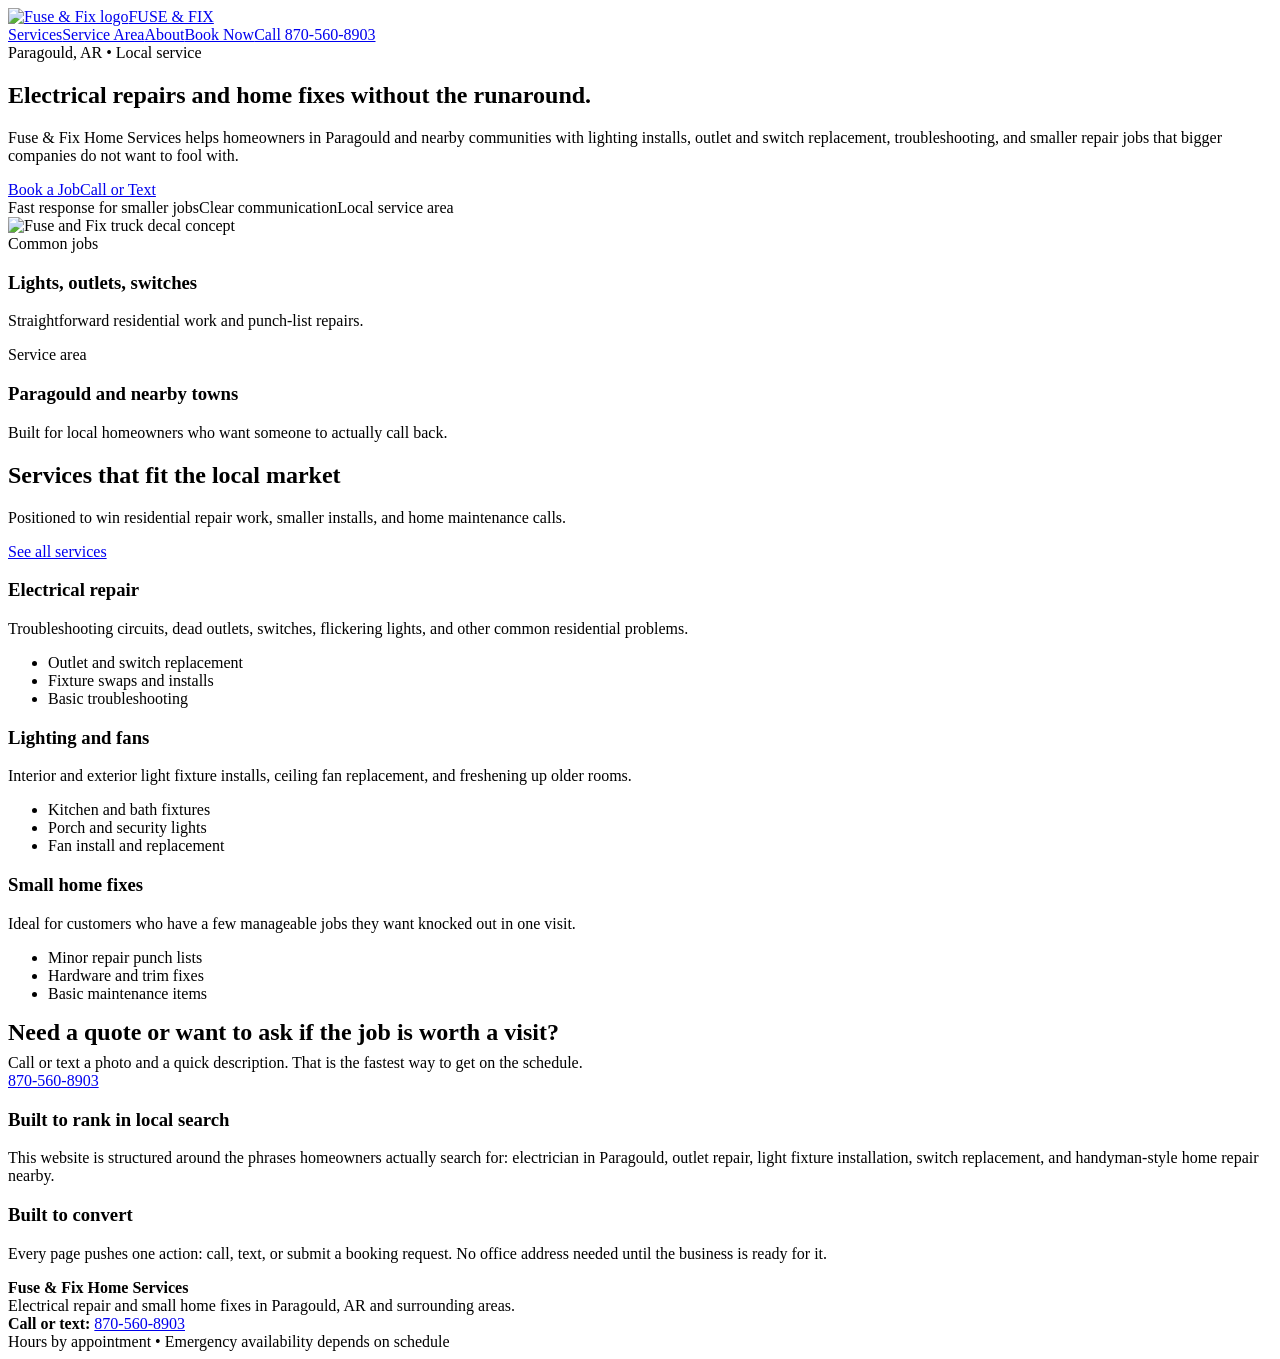
==== index.html @ 6c2201ac "Add unzipped website files" ====
<!doctype html><html lang="en"><head><meta charset="utf-8"><meta name="viewport" content="width=device-width, initial-scale=1"><title>Fuse & Fix Home Services | Electrical Repair in Paragould, AR</title><meta name="description" content="Fuse & Fix Home Services provides electrical repair, lighting installs, outlet and switch work, and small home fixes in Paragould, AR and surrounding areas."><link rel="canonical" href="https://example.com/"><meta property="og:title" content="Fuse & Fix Home Services"><meta property="og:description" content="Electrical repair and small home fixes in Paragould, AR and surrounding areas."><meta property="og:type" content="website"><meta property="og:image" content="assets/logo.png"><link rel="stylesheet" href="assets/styles.css"><script type="application/ld+json">{
  "@context": "https://schema.org",
  "@type": "HomeAndConstructionBusiness",
  "name": "Fuse & Fix Home Services",
  "image": "assets/logo.png",
  "telephone": "+1-870-560-8903",
  "areaServed": [
    "Paragould, AR",
    "Jonesboro, AR",
    "Greene County, AR",
    "Northeast Arkansas"
  ],
  "url": "https://example.com/",
  "address": {
    "@type": "PostalAddress",
    "addressLocality": "Paragould",
    "addressRegion": "AR",
    "addressCountry": "US"
  },
  "priceRange": "$$",
  "serviceType": [
    "Electrical repair",
    "Lighting installation",
    "Outlet and switch repair",
    "Small home repairs"
  ]
}</script></head><body><header class="topbar"><div class="container nav"><a class="brand" href="index.html"><img src="assets/logo.svg" alt="Fuse & Fix logo"><span>FUSE &amp; FIX</span></a><nav class="navlinks"><a href="services.html">Services</a><a href="service-area.html">Service Area</a><a href="about.html">About</a><a href="booking.html">Book Now</a><a class="btn" href="tel:18705608903">Call 870-560-8903</a></nav></div></header><main><section class="hero"><div class="container hero-grid"><div><span class="eyebrow">Paragould, AR • Local service</span><h1>Electrical repairs and home fixes without the runaround.</h1><p class="lead">Fuse &amp; Fix Home Services helps homeowners in Paragould and nearby communities with lighting installs, outlet and switch replacement, troubleshooting, and smaller repair jobs that bigger companies do not want to fool with.</p><div class="actions"><a class="btn" href="booking.html">Book a Job</a><a class="btn-secondary" href="tel:18705608903">Call or Text</a></div><div class="pill-row"><span class="pill">Fast response for smaller jobs</span><span class="pill">Clear communication</span><span class="pill">Local service area</span></div></div><div class="hero-card"><img src="assets/truck-decal.svg" alt="Fuse and Fix truck decal concept"><div class="hero-badges"><div class="stat"><div class="eyebrow">Common jobs</div><h3>Lights, outlets, switches</h3><p class="muted">Straightforward residential work and punch-list repairs.</p></div><div class="stat"><div class="eyebrow">Service area</div><h3>Paragould and nearby towns</h3><p class="muted">Built for local homeowners who want someone to actually call back.</p></div></div></div></div></section><section><div class="container"><div class="section-head"><div><h2>Services that fit the local market</h2><p class="muted">Positioned to win residential repair work, smaller installs, and home maintenance calls.</p></div><a class="btn-secondary" href="services.html">See all services</a></div><div class="grid-3"><article class="service-card"><h3>Electrical repair</h3><p>Troubleshooting circuits, dead outlets, switches, flickering lights, and other common residential problems.</p><ul class="checklist"><li>Outlet and switch replacement</li><li>Fixture swaps and installs</li><li>Basic troubleshooting</li></ul></article><article class="service-card"><h3>Lighting and fans</h3><p>Interior and exterior light fixture installs, ceiling fan replacement, and freshening up older rooms.</p><ul class="checklist"><li>Kitchen and bath fixtures</li><li>Porch and security lights</li><li>Fan install and replacement</li></ul></article><article class="service-card"><h3>Small home fixes</h3><p>Ideal for customers who have a few manageable jobs they want knocked out in one visit.</p><ul class="checklist"><li>Minor repair punch lists</li><li>Hardware and trim fixes</li><li>Basic maintenance items</li></ul></article></div></div></section><section><div class="container cta-card"><div><h2 style="margin:0 0 8px">Need a quote or want to ask if the job is worth a visit?</h2><p class="muted" style="margin:0">Call or text a photo and a quick description. That is the fastest way to get on the schedule.</p></div><a class="btn" href="tel:18705608903">870-560-8903</a></div></section><section><div class="container grid-2"><div class="card"><h3>Built to rank in local search</h3><p>This website is structured around the phrases homeowners actually search for: electrician in Paragould, outlet repair, light fixture installation, switch replacement, and handyman-style home repair nearby.</p></div><div class="card"><h3>Built to convert</h3><p>Every page pushes one action: call, text, or submit a booking request. No office address needed until the business is ready for it.</p></div></div></section></main><footer class="footer"><div class="container two-col"><div><strong>Fuse &amp; Fix Home Services</strong><br><span class="muted">Electrical repair and small home fixes in Paragould, AR and surrounding areas.</span></div><div><strong>Call or text:</strong> <a href="tel:18705608903">870-560-8903</a><br><span class="muted">Hours by appointment • Emergency availability depends on schedule</span></div></div></footer><script src="assets/app.js"></script></body></html>
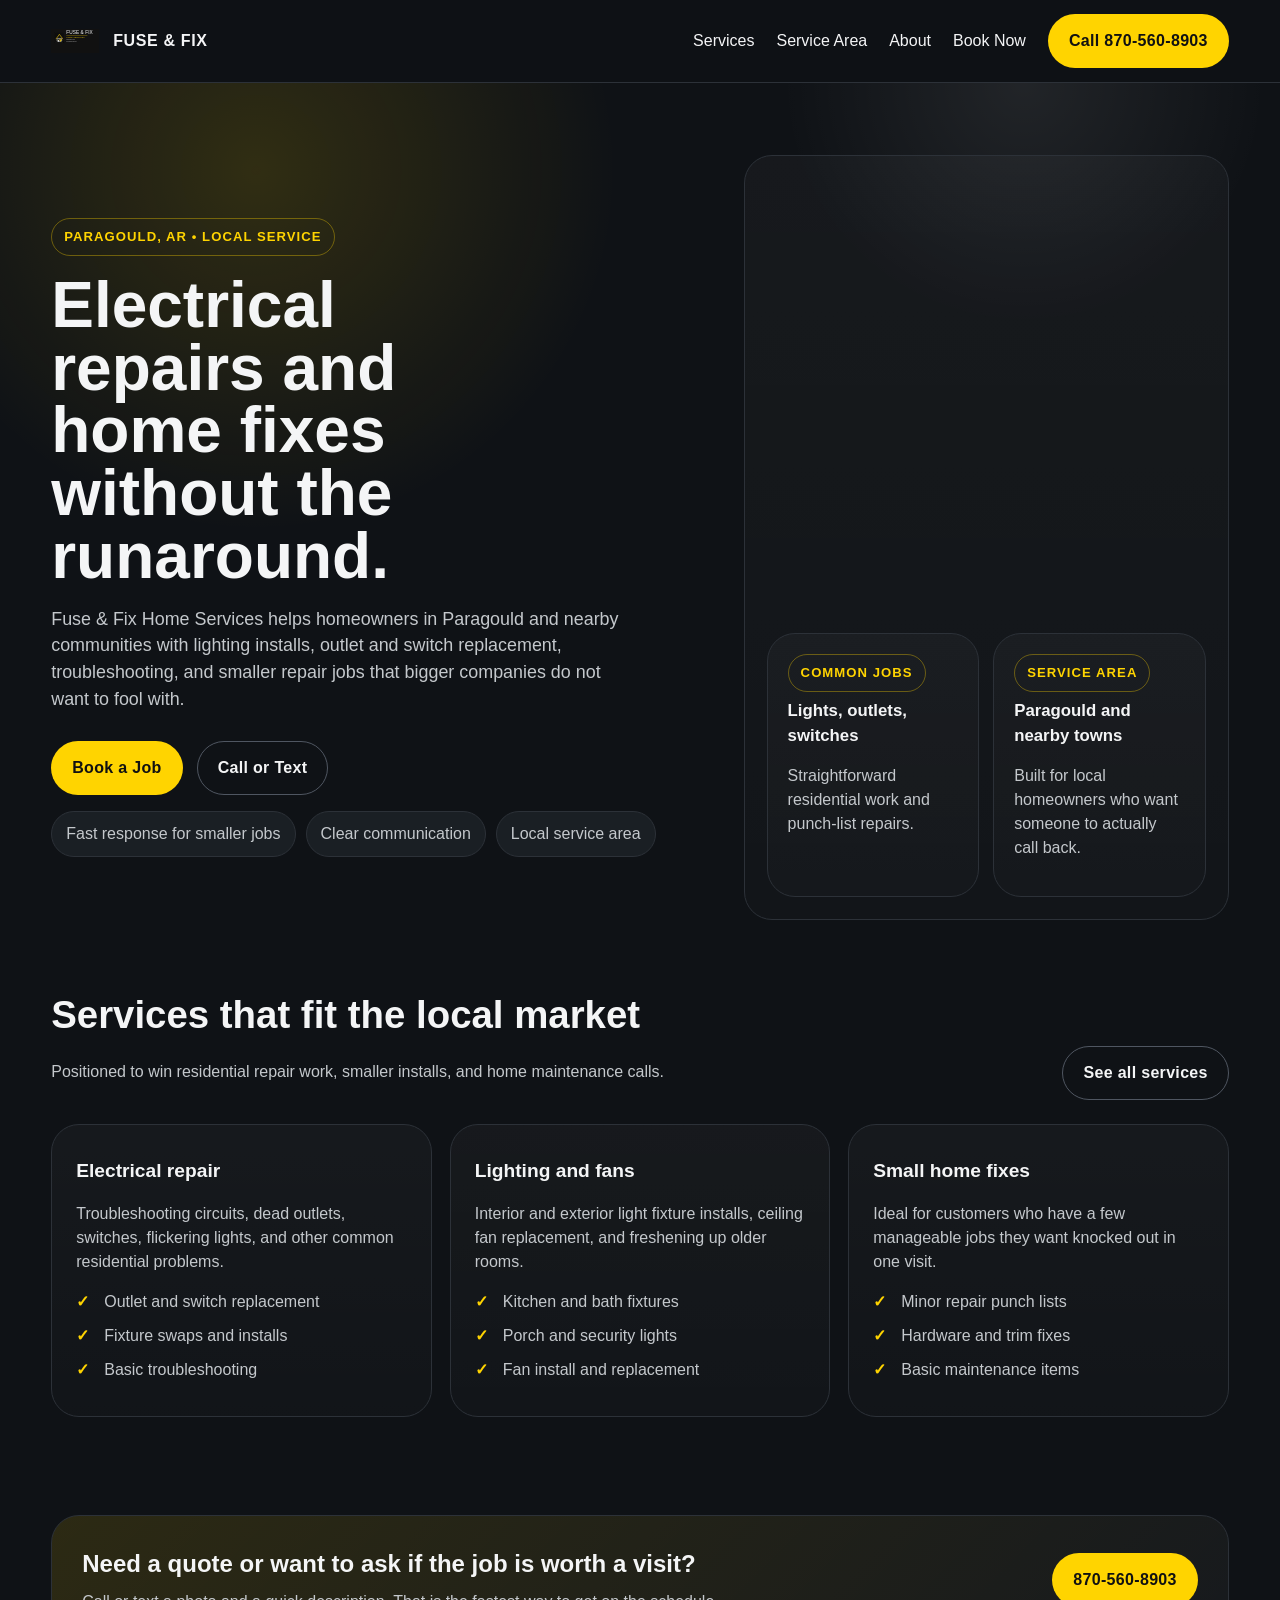
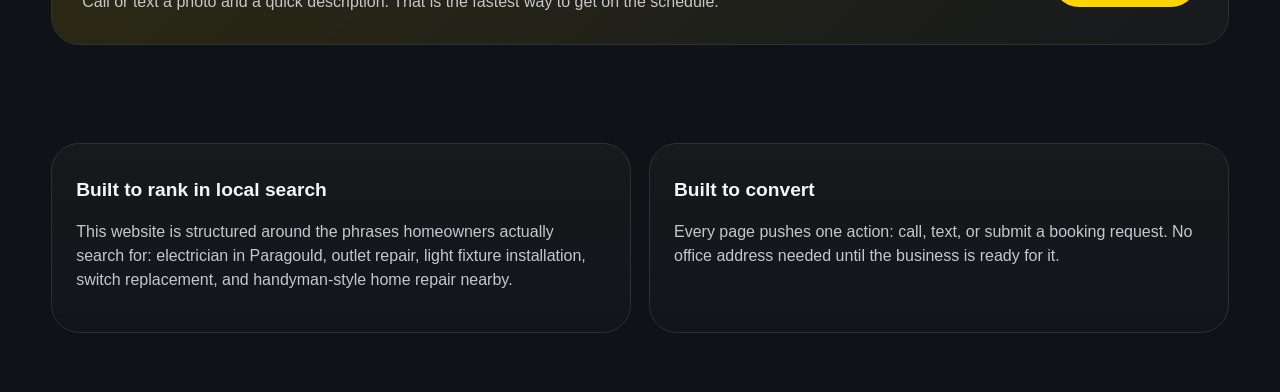
==== commit e4e23310: "Add files via upload" ====
--- a/index.html
+++ b/index.html
@@ -1,8 +1,8 @@
-<!doctype html><html lang="en"><head><meta charset="utf-8"><meta name="viewport" content="width=device-width, initial-scale=1"><title>Fuse & Fix Home Services | Electrical Repair in Paragould, AR</title><meta name="description" content="Fuse & Fix Home Services provides electrical repair, lighting installs, outlet and switch work, and small home fixes in Paragould, AR and surrounding areas."><link rel="canonical" href="https://example.com/"><meta property="og:title" content="Fuse & Fix Home Services"><meta property="og:description" content="Electrical repair and small home fixes in Paragould, AR and surrounding areas."><meta property="og:type" content="website"><meta property="og:image" content="assets/logo.png"><link rel="stylesheet" href="assets/styles.css"><script type="application/ld+json">{
+<!doctype html><html lang="en"><head><meta charset="utf-8"><meta name="viewport" content="width=device-width, initial-scale=1"><title>Fuse & Fix Home Services | Electrical Repair in Paragould, AR</title><meta name="description" content="Fuse & Fix Home Services provides electrical repair, lighting installs, outlet and switch work, and small home fixes in Paragould, AR and surrounding areas."><link rel="canonical" href="https://example.com/"><meta property="og:title" content="Fuse & Fix Home Services"><meta property="og:description" content="Electrical repair and small home fixes in Paragould, AR and surrounding areas."><meta property="og:type" content="website"><meta property="og:image" content="assets/logo-lg.png"><link rel="stylesheet" href="assets/styles.css"><script type="application/ld+json">{
   "@context": "https://schema.org",
   "@type": "HomeAndConstructionBusiness",
   "name": "Fuse & Fix Home Services",
-  "image": "assets/logo.png",
+  "image": "assets/logo-lg.png",
   "telephone": "+1-870-560-8903",
   "areaServed": [
     "Paragould, AR",
@@ -24,4 +24,4 @@
     "Outlet and switch repair",
     "Small home repairs"
   ]
-}</script></head><body><header class="topbar"><div class="container nav"><a class="brand" href="index.html"><img src="assets/logo.svg" alt="Fuse & Fix logo"><span>FUSE &amp; FIX</span></a><nav class="navlinks"><a href="services.html">Services</a><a href="service-area.html">Service Area</a><a href="about.html">About</a><a href="booking.html">Book Now</a><a class="btn" href="tel:18705608903">Call 870-560-8903</a></nav></div></header><main><section class="hero"><div class="container hero-grid"><div><span class="eyebrow">Paragould, AR • Local service</span><h1>Electrical repairs and home fixes without the runaround.</h1><p class="lead">Fuse &amp; Fix Home Services helps homeowners in Paragould and nearby communities with lighting installs, outlet and switch replacement, troubleshooting, and smaller repair jobs that bigger companies do not want to fool with.</p><div class="actions"><a class="btn" href="booking.html">Book a Job</a><a class="btn-secondary" href="tel:18705608903">Call or Text</a></div><div class="pill-row"><span class="pill">Fast response for smaller jobs</span><span class="pill">Clear communication</span><span class="pill">Local service area</span></div></div><div class="hero-card"><img src="assets/truck-decal.svg" alt="Fuse and Fix truck decal concept"><div class="hero-badges"><div class="stat"><div class="eyebrow">Common jobs</div><h3>Lights, outlets, switches</h3><p class="muted">Straightforward residential work and punch-list repairs.</p></div><div class="stat"><div class="eyebrow">Service area</div><h3>Paragould and nearby towns</h3><p class="muted">Built for local homeowners who want someone to actually call back.</p></div></div></div></div></section><section><div class="container"><div class="section-head"><div><h2>Services that fit the local market</h2><p class="muted">Positioned to win residential repair work, smaller installs, and home maintenance calls.</p></div><a class="btn-secondary" href="services.html">See all services</a></div><div class="grid-3"><article class="service-card"><h3>Electrical repair</h3><p>Troubleshooting circuits, dead outlets, switches, flickering lights, and other common residential problems.</p><ul class="checklist"><li>Outlet and switch replacement</li><li>Fixture swaps and installs</li><li>Basic troubleshooting</li></ul></article><article class="service-card"><h3>Lighting and fans</h3><p>Interior and exterior light fixture installs, ceiling fan replacement, and freshening up older rooms.</p><ul class="checklist"><li>Kitchen and bath fixtures</li><li>Porch and security lights</li><li>Fan install and replacement</li></ul></article><article class="service-card"><h3>Small home fixes</h3><p>Ideal for customers who have a few manageable jobs they want knocked out in one visit.</p><ul class="checklist"><li>Minor repair punch lists</li><li>Hardware and trim fixes</li><li>Basic maintenance items</li></ul></article></div></div></section><section><div class="container cta-card"><div><h2 style="margin:0 0 8px">Need a quote or want to ask if the job is worth a visit?</h2><p class="muted" style="margin:0">Call or text a photo and a quick description. That is the fastest way to get on the schedule.</p></div><a class="btn" href="tel:18705608903">870-560-8903</a></div></section><section><div class="container grid-2"><div class="card"><h3>Built to rank in local search</h3><p>This website is structured around the phrases homeowners actually search for: electrician in Paragould, outlet repair, light fixture installation, switch replacement, and handyman-style home repair nearby.</p></div><div class="card"><h3>Built to convert</h3><p>Every page pushes one action: call, text, or submit a booking request. No office address needed until the business is ready for it.</p></div></div></section></main><footer class="footer"><div class="container two-col"><div><strong>Fuse &amp; Fix Home Services</strong><br><span class="muted">Electrical repair and small home fixes in Paragould, AR and surrounding areas.</span></div><div><strong>Call or text:</strong> <a href="tel:18705608903">870-560-8903</a><br><span class="muted">Hours by appointment • Emergency availability depends on schedule</span></div></div></footer><script src="assets/app.js"></script></body></html>+}</script></head><body><header class="topbar"><div class="container nav"><a class="brand" href="index.html"><img src="assets/logo.svg" alt="Fuse & Fix logo"><span>FUSE &amp; FIX</span></a><nav class="navlinks"><a href="services.html">Services</a><a href="service-area.html">Service Area</a><a href="about.html">About</a><a href="booking.html">Book Now</a><a class="btn" href="tel:18705608903">Call 870-560-8903</a></nav></div></header><main><section class="hero"><div class="container hero-grid"><div><span class="eyebrow">Paragould, AR • Local service</span><h1>Electrical repairs and home fixes without the runaround.</h1><p class="lead">Fuse &amp; Fix Home Services helps homeowners in Paragould and nearby communities with lighting installs, outlet and switch replacement, troubleshooting, and smaller repair jobs that bigger companies do not want to fool with.</p><div class="actions"><a class="btn" href="booking.html">Book a Job</a><a class="btn-secondary" href="tel:18705608903">Call or Text</a></div><div class="pill-row"><span class="pill">Fast response for smaller jobs</span><span class="pill">Clear communication</span><span class="pill">Local service area</span></div></div><div class="hero-card"><img src="assets/truck-decal-md.png" srcset="assets/truck-decal-sm.png 600w, assets/truck-decal-md.png 1200w, assets/truck-decal-lg.png 1800w" sizes="(max-width: 600px) 100vw, (max-width: 900px) 50vw, 50vw" alt="Fuse and Fix truck decal concept"><div class="hero-badges"><div class="stat"><div class="eyebrow">Common jobs</div><h3>Lights, outlets, switches</h3><p class="muted">Straightforward residential work and punch-list repairs.</p></div><div class="stat"><div class="eyebrow">Service area</div><h3>Paragould and nearby towns</h3><p class="muted">Built for local homeowners who want someone to actually call back.</p></div></div></div></div></section><section><div class="container"><div class="section-head"><div><h2>Services that fit the local market</h2><p class="muted">Positioned to win residential repair work, smaller installs, and home maintenance calls.</p></div><a class="btn-secondary" href="services.html">See all services</a></div><div class="grid-3"><article class="service-card"><h3>Electrical repair</h3><p>Troubleshooting circuits, dead outlets, switches, flickering lights, and other common residential problems.</p><ul class="checklist"><li>Outlet and switch replacement</li><li>Fixture swaps and installs</li><li>Basic troubleshooting</li></ul></article><article class="service-card"><h3>Lighting and fans</h3><p>Interior and exterior light fixture installs, ceiling fan replacement, and freshening up older rooms.</p><ul class="checklist"><li>Kitchen and bath fixtures</li><li>Porch and security lights</li><li>Fan install and replacement</li></ul></article><article class="service-card"><h3>Small home fixes</h3><p>Ideal for customers who have a few manageable jobs they want knocked out in one visit.</p><ul class="checklist"><li>Minor repair punch lists</li><li>Hardware and trim fixes</li><li>Basic maintenance items</li></ul></article></div></div></section><section><div class="container cta-card"><div><h2 style="margin:0 0 8px">Need a quote or want to ask if the job is worth a visit?</h2><p class="muted" style="margin:0">Call or text a photo and a quick description. That is the fastest way to get on the schedule.</p></div><a class="btn" href="tel:18705608903">870-560-8903</a></div></section><section><div class="container grid-2"><div class="card"><h3>Built to rank in local search</h3><p>This website is structured around the phrases homeowners actually search for: electrician in Paragould, outlet repair, light fixture installation, switch replacement, and handyman-style home repair nearby.</p></div><div class="card"><h3>Built to convert</h3><p>Every page pushes one action: call, text, or submit a booking request. No office address needed until the business is ready for it.</p></div></div></section></main><footer class="footer"><div class="container two-col"><div><strong>Fuse &amp; Fix Home Services</strong><br><span class="muted">Electrical repair and small home fixes in Paragould, AR and surrounding areas.</span></div><div><strong>Call or text:</strong> <a href="tel:18705608903">870-560-8903</a><br><span class="muted">Hours by appointment • Emergency availability depends on schedule</span></div></div></footer><script src="assets/app.js"></script></body></html>
--- a/assets/styles.css
+++ b/assets/styles.css
@@ -0,0 +1,14 @@
+/*
+ * Ensure the truck decal graphic in the hero section scales appropriately on
+ * small and medium screens. Without an explicit width/height, the large
+ * SVG can overflow its container and cause important text to be clipped.
+ */
+.hero-card img{
+  width:100%;
+  height:auto;
+  object-fit:contain;
+  display:block;
+}
+
+:root{--bg:#0f1216;--card:#171b20;--text:#f4f5f6;--muted:#c4c8cc;--line:#2c3138;--brand:#ffd400;--brand-dark:#c7a600;--ink:#111111;--success:#1f8f53;--max:1180px}
+*{box-sizing:border-box}html{scroll-behavior:smooth}body{margin:0;font-family:Inter,Arial,Helvetica,sans-serif;background:var(--bg);color:var(--text);line-height:1.5}a{color:inherit;text-decoration:none}img{max-width:100%;display:block}.container{width:min(var(--max),92vw);margin:0 auto}.topbar{position:sticky;top:0;z-index:30;background:rgba(15,18,22,.88);backdrop-filter:blur(10px);border-bottom:1px solid var(--line)}.nav{display:flex;align-items:center;justify-content:space-between;padding:14px 0;gap:24px}.brand{display:flex;align-items:center;gap:14px;font-weight:900;letter-spacing:.04em}.brand img{width:48px;height:48px}.navlinks{display:flex;gap:22px;align-items:center;flex-wrap:wrap}.btn,.btn-secondary{display:inline-flex;align-items:center;justify-content:center;padding:14px 20px;border-radius:999px;font-weight:800;letter-spacing:.02em;border:1px solid transparent}.btn{background:var(--brand);color:var(--ink)}.btn:hover{background:#ffe14d}.btn-secondary{border-color:#4f5661;color:var(--text)}.btn-secondary:hover{border-color:#6d7580}.hero{padding:72px 0 36px;background:radial-gradient(circle at 20% 10%,rgba(255,212,0,.14),transparent 28%),radial-gradient(circle at 80% 0%,rgba(255,255,255,.08),transparent 18%)}.hero-grid{display:grid;grid-template-columns:1.15fr .85fr;gap:36px;align-items:center}.eyebrow{display:inline-block;padding:8px 12px;border:1px solid rgba(255,212,0,.35);border-radius:999px;color:var(--brand);font-weight:700;text-transform:uppercase;font-size:.82rem;letter-spacing:.08em}.hero h1{font-size:clamp(2.4rem,5vw,4.8rem);line-height:.98;margin:18px 0 18px;max-width:11ch}.lead{font-size:1.12rem;color:var(--muted);max-width:58ch}.actions{display:flex;gap:14px;flex-wrap:wrap;margin-top:28px}.hero-card,.card,.service-card,.cta-card,.stat{background:linear-gradient(180deg,rgba(255,255,255,.03),rgba(255,255,255,.01));border:1px solid var(--line);border-radius:28px}.hero-card{padding:22px}.hero-badges{display:grid;grid-template-columns:repeat(2,1fr);gap:14px;margin-top:16px}.stat{padding:20px}.stat h3{margin:6px 0 8px;font-size:1.05rem}.muted{color:var(--muted)}section{padding:30px 0 68px}.section-head{display:flex;justify-content:space-between;gap:18px;align-items:end;margin-bottom:24px}.section-head h2{font-size:clamp(1.7rem,3vw,2.7rem);margin:0}.grid-3{display:grid;grid-template-columns:repeat(3,1fr);gap:18px}.grid-2{display:grid;grid-template-columns:repeat(2,1fr);gap:18px}.service-card{padding:24px}.service-card h3,.card h3{margin:8px 0 10px;font-size:1.2rem}.service-card p,.card p{color:var(--muted)}.checklist{padding:0;margin:12px 0 0;list-style:none}.checklist li{padding-left:28px;position:relative;margin:10px 0;color:var(--muted)}.checklist li:before{content:'✓';position:absolute;left:0;top:0;color:var(--brand);font-weight:900}.card{padding:24px}.cta-card{padding:30px;display:grid;grid-template-columns:1fr auto;align-items:center;gap:18px;background:linear-gradient(135deg,rgba(255,212,0,.12),rgba(255,255,255,.03))}.review{font-size:1rem;color:var(--muted)}.form-wrap{display:grid;grid-template-columns:1fr .9fr;gap:20px}.form-card{padding:24px}.field{display:flex;flex-direction:column;gap:7px;margin:14px 0}.field label{font-weight:700}.field input,.field textarea,.field select{border:1px solid var(--line);background:#0e1115;color:var(--text);border-radius:16px;padding:14px 16px;font:inherit}.field textarea{min-height:140px;resize:vertical}.small{font-size:.95rem;color:var(--muted)}.footer{padding:34px 0;border-top:1px solid var(--line);color:var(--muted)}.two-col{display:grid;grid-template-columns:1fr 1fr;gap:18px}.pill-row{display:flex;flex-wrap:wrap;gap:10px;margin-top:16px}.pill{padding:10px 14px;border-radius:999px;background:#1a1f24;border:1px solid var(--line);color:var(--muted)}.table-like{display:grid;gap:10px}.table-like div{display:flex;justify-content:space-between;gap:12px;padding:14px 16px;border:1px solid var(--line);border-radius:18px;background:#12161b}.warning{font-size:.9rem;color:#ffe28b}@media (max-width: 920px){.hero-grid,.form-wrap,.grid-3,.grid-2,.two-col,.cta-card{grid-template-columns:1fr}.section-head{align-items:start;flex-direction:column}.nav{flex-wrap:wrap}.navlinks{width:100%;justify-content:flex-start}.hero h1{max-width:none}}
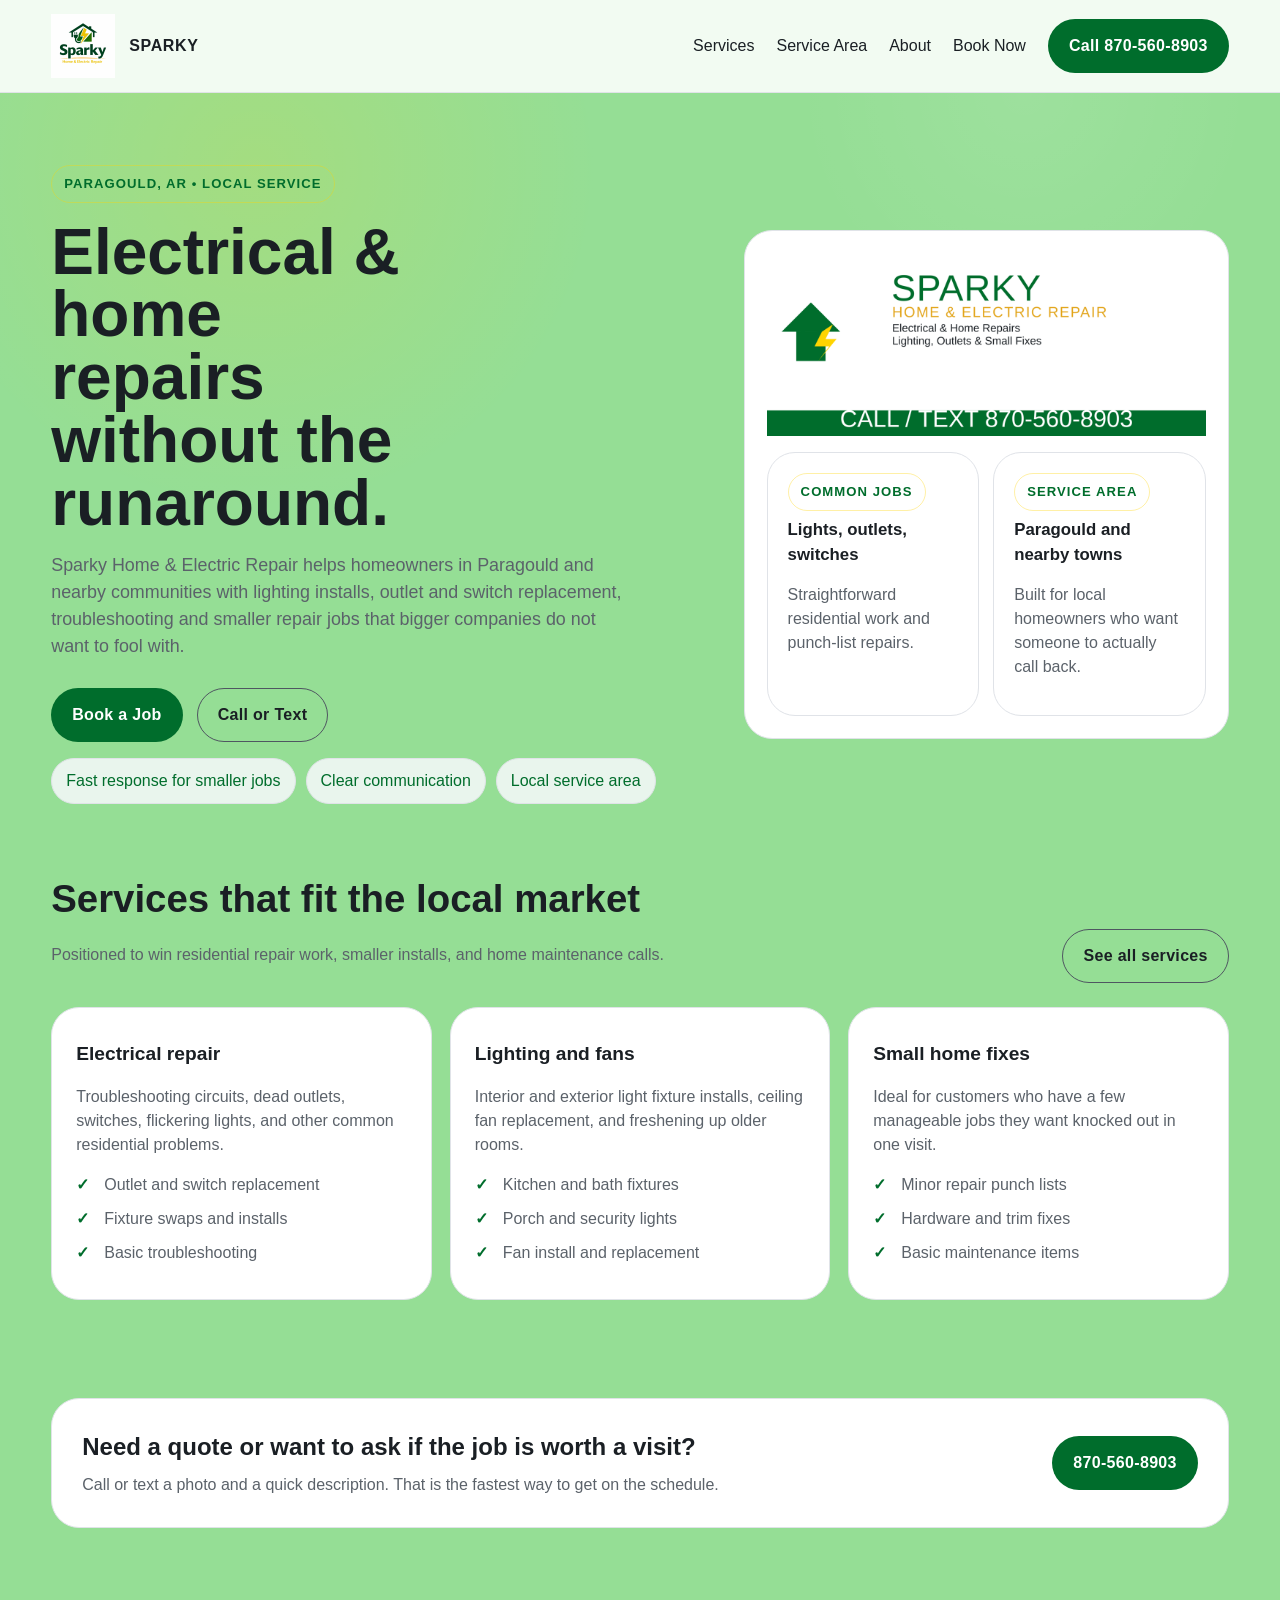
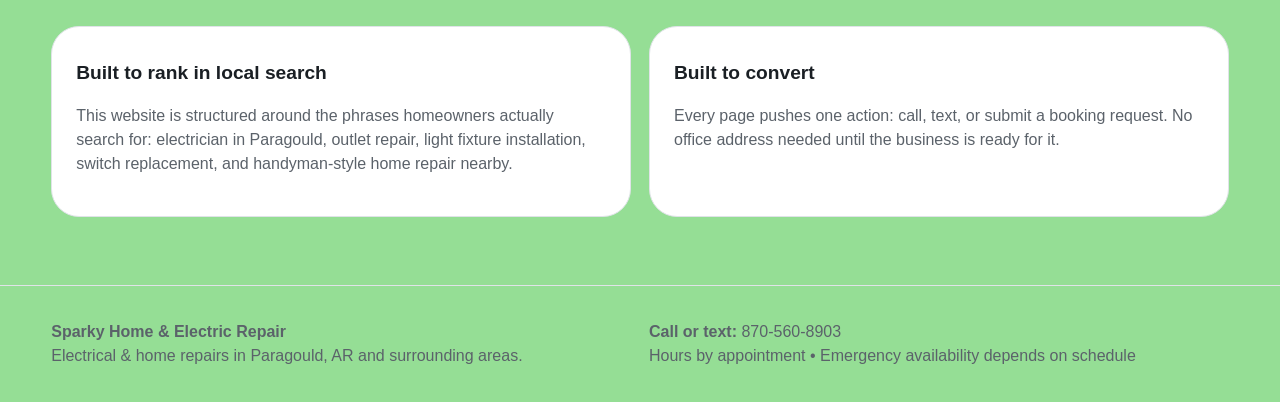
==== commit fd06c36f: "Add files via upload Updated to new name and style" ====
--- a/index.html
+++ b/index.html
@@ -1,27 +1,183 @@
-<!doctype html><html lang="en"><head><meta charset="utf-8"><meta name="viewport" content="width=device-width, initial-scale=1"><title>Fuse & Fix Home Services | Electrical Repair in Paragould, AR</title><meta name="description" content="Fuse & Fix Home Services provides electrical repair, lighting installs, outlet and switch work, and small home fixes in Paragould, AR and surrounding areas."><link rel="canonical" href="https://example.com/"><meta property="og:title" content="Fuse & Fix Home Services"><meta property="og:description" content="Electrical repair and small home fixes in Paragould, AR and surrounding areas."><meta property="og:type" content="website"><meta property="og:image" content="assets/logo-lg.png"><link rel="stylesheet" href="assets/styles.css"><script type="application/ld+json">{
-  "@context": "https://schema.org",
-  "@type": "HomeAndConstructionBusiness",
-  "name": "Fuse & Fix Home Services",
-  "image": "assets/logo-lg.png",
-  "telephone": "+1-870-560-8903",
-  "areaServed": [
-    "Paragould, AR",
-    "Jonesboro, AR",
-    "Greene County, AR",
-    "Northeast Arkansas"
-  ],
-  "url": "https://example.com/",
-  "address": {
-    "@type": "PostalAddress",
-    "addressLocality": "Paragould",
-    "addressRegion": "AR",
-    "addressCountry": "US"
-  },
-  "priceRange": "$$",
-  "serviceType": [
-    "Electrical repair",
-    "Lighting installation",
-    "Outlet and switch repair",
-    "Small home repairs"
-  ]
-}</script></head><body><header class="topbar"><div class="container nav"><a class="brand" href="index.html"><img src="assets/logo.svg" alt="Fuse & Fix logo"><span>FUSE &amp; FIX</span></a><nav class="navlinks"><a href="services.html">Services</a><a href="service-area.html">Service Area</a><a href="about.html">About</a><a href="booking.html">Book Now</a><a class="btn" href="tel:18705608903">Call 870-560-8903</a></nav></div></header><main><section class="hero"><div class="container hero-grid"><div><span class="eyebrow">Paragould, AR • Local service</span><h1>Electrical repairs and home fixes without the runaround.</h1><p class="lead">Fuse &amp; Fix Home Services helps homeowners in Paragould and nearby communities with lighting installs, outlet and switch replacement, troubleshooting, and smaller repair jobs that bigger companies do not want to fool with.</p><div class="actions"><a class="btn" href="booking.html">Book a Job</a><a class="btn-secondary" href="tel:18705608903">Call or Text</a></div><div class="pill-row"><span class="pill">Fast response for smaller jobs</span><span class="pill">Clear communication</span><span class="pill">Local service area</span></div></div><div class="hero-card"><img src="assets/truck-decal-md.png" srcset="assets/truck-decal-sm.png 600w, assets/truck-decal-md.png 1200w, assets/truck-decal-lg.png 1800w" sizes="(max-width: 600px) 100vw, (max-width: 900px) 50vw, 50vw" alt="Fuse and Fix truck decal concept"><div class="hero-badges"><div class="stat"><div class="eyebrow">Common jobs</div><h3>Lights, outlets, switches</h3><p class="muted">Straightforward residential work and punch-list repairs.</p></div><div class="stat"><div class="eyebrow">Service area</div><h3>Paragould and nearby towns</h3><p class="muted">Built for local homeowners who want someone to actually call back.</p></div></div></div></div></section><section><div class="container"><div class="section-head"><div><h2>Services that fit the local market</h2><p class="muted">Positioned to win residential repair work, smaller installs, and home maintenance calls.</p></div><a class="btn-secondary" href="services.html">See all services</a></div><div class="grid-3"><article class="service-card"><h3>Electrical repair</h3><p>Troubleshooting circuits, dead outlets, switches, flickering lights, and other common residential problems.</p><ul class="checklist"><li>Outlet and switch replacement</li><li>Fixture swaps and installs</li><li>Basic troubleshooting</li></ul></article><article class="service-card"><h3>Lighting and fans</h3><p>Interior and exterior light fixture installs, ceiling fan replacement, and freshening up older rooms.</p><ul class="checklist"><li>Kitchen and bath fixtures</li><li>Porch and security lights</li><li>Fan install and replacement</li></ul></article><article class="service-card"><h3>Small home fixes</h3><p>Ideal for customers who have a few manageable jobs they want knocked out in one visit.</p><ul class="checklist"><li>Minor repair punch lists</li><li>Hardware and trim fixes</li><li>Basic maintenance items</li></ul></article></div></div></section><section><div class="container cta-card"><div><h2 style="margin:0 0 8px">Need a quote or want to ask if the job is worth a visit?</h2><p class="muted" style="margin:0">Call or text a photo and a quick description. That is the fastest way to get on the schedule.</p></div><a class="btn" href="tel:18705608903">870-560-8903</a></div></section><section><div class="container grid-2"><div class="card"><h3>Built to rank in local search</h3><p>This website is structured around the phrases homeowners actually search for: electrician in Paragould, outlet repair, light fixture installation, switch replacement, and handyman-style home repair nearby.</p></div><div class="card"><h3>Built to convert</h3><p>Every page pushes one action: call, text, or submit a booking request. No office address needed until the business is ready for it.</p></div></div></section></main><footer class="footer"><div class="container two-col"><div><strong>Fuse &amp; Fix Home Services</strong><br><span class="muted">Electrical repair and small home fixes in Paragould, AR and surrounding areas.</span></div><div><strong>Call or text:</strong> <a href="tel:18705608903">870-560-8903</a><br><span class="muted">Hours by appointment • Emergency availability depends on schedule</span></div></div></footer><script src="assets/app.js"></script></body></html>+<!DOCTYPE html>
+<html lang="en">
+<head>
+  <meta charset="utf-8">
+  <meta name="viewport" content="width=device-width, initial-scale=1">
+  <title>Sparky Home &amp; Electric Repair | Electrical &amp; Home Repairs in Paragould, AR</title>
+  <meta name="description" content="Sparky Home &amp; Electric Repair offers residential electrical repairs, lighting installs, outlet and switch work, and small home fixes in Paragould, AR and surrounding areas.">
+  <!-- Canonical and Open Graph tags help search engines and social media understand the page -->
+  <link rel="canonical" href="https://example.com/">
+  <meta property="og:title" content="Sparky Home &amp; Electric Repair">
+  <meta property="og:description" content="Electrical &amp; home repairs in Paragould, AR and nearby communities.">
+  <meta property="og:type" content="website">
+  <meta property="og:image" content="assets/logo-sparky.png">
+  <link rel="stylesheet" href="assets/styles.css">
+  <!-- Local business structured data for SEO -->
+  <script type="application/ld+json">
+  {
+    "@context": "https://schema.org",
+    "@type": "HomeAndConstructionBusiness",
+    "name": "Sparky Home & Electric Repair",
+    "image": "assets/logo-sparky.png",
+    "telephone": "+1-870-560-8903",
+    "areaServed": [
+      "Paragould, AR",
+      "Jonesboro, AR",
+      "Greene County, AR",
+      "Northeast Arkansas"
+    ],
+    "url": "https://example.com/",
+    "address": {
+      "@type": "PostalAddress",
+      "addressLocality": "Paragould",
+      "addressRegion": "AR",
+      "addressCountry": "US"
+    },
+    "priceRange": "$$",
+    "serviceType": [
+      "Electrical repair",
+      "Lighting installation",
+      "Outlet and switch repair",
+      "Small home repairs"
+    ]
+  }
+  </script>
+</head>
+<body>
+  <header class="topbar">
+    <div class="container nav">
+      <a class="brand" href="index.html"><img src="assets/logo-sparky.png" alt="Sparky logo"><span>SPARKY</span></a>
+      <nav class="navlinks">
+        <a href="services.html">Services</a>
+        <a href="service-area.html">Service Area</a>
+        <a href="about.html">About</a>
+        <a href="booking.html">Book Now</a>
+        <a class="btn" href="tel:18705608903">Call 870-560-8903</a>
+      </nav>
+    </div>
+  </header>
+
+  <main>
+    <!-- Hero section introduces the company and prompts action -->
+    <section class="hero">
+      <div class="container hero-grid">
+        <div>
+          <span class="eyebrow">Paragould, AR • Local service</span>
+          <h1>Electrical &amp; home repairs without the runaround.</h1>
+          <p class="lead">Sparky Home &amp; Electric Repair helps homeowners in Paragould and nearby communities with lighting installs, outlet and switch replacement, troubleshooting and smaller repair jobs that bigger companies do not want to fool with.</p>
+          <div class="actions">
+            <a class="btn" href="booking.html">Book a Job</a>
+            <a class="btn-secondary" href="tel:18705608903">Call or Text</a>
+          </div>
+          <div class="pill-row">
+            <span class="pill">Fast response for smaller jobs</span>
+            <span class="pill">Clear communication</span>
+            <span class="pill">Local service area</span>
+          </div>
+        </div>
+        <div class="hero-card">
+          <!-- Responsive hero graphic.  The decal shows the brand and
+               tagline and swaps sizes based on screen width. -->
+          <img src="assets/truck-decal-md.png"
+               srcset="assets/truck-decal-sm.png 600w, assets/truck-decal-md.png 1200w, assets/truck-decal-lg.png 1800w"
+               sizes="(max-width: 600px) 100vw, (max-width: 900px) 50vw, 50vw"
+               alt="Sparky truck decal concept">
+          <div class="hero-badges">
+            <div class="stat">
+              <div class="eyebrow">Common jobs</div>
+              <h3>Lights, outlets, switches</h3>
+              <p class="muted">Straightforward residential work and punch‑list repairs.</p>
+            </div>
+            <div class="stat">
+              <div class="eyebrow">Service area</div>
+              <h3>Paragould and nearby towns</h3>
+              <p class="muted">Built for local homeowners who want someone to actually call back.</p>
+            </div>
+          </div>
+        </div>
+      </div>
+    </section>
+
+    <!-- Services section summarises the offerings -->
+    <section>
+      <div class="container">
+        <div class="section-head">
+          <div>
+            <h2>Services that fit the local market</h2>
+            <p class="muted">Positioned to win residential repair work, smaller installs, and home maintenance calls.</p>
+          </div>
+          <a class="btn-secondary" href="services.html">See all services</a>
+        </div>
+        <div class="grid-3">
+          <article class="service-card">
+            <h3>Electrical repair</h3>
+            <p>Troubleshooting circuits, dead outlets, switches, flickering lights, and other common residential problems.</p>
+            <ul class="checklist">
+              <li>Outlet and switch replacement</li>
+              <li>Fixture swaps and installs</li>
+              <li>Basic troubleshooting</li>
+            </ul>
+          </article>
+          <article class="service-card">
+            <h3>Lighting and fans</h3>
+            <p>Interior and exterior light fixture installs, ceiling fan replacement, and freshening up older rooms.</p>
+            <ul class="checklist">
+              <li>Kitchen and bath fixtures</li>
+              <li>Porch and security lights</li>
+              <li>Fan install and replacement</li>
+            </ul>
+          </article>
+          <article class="service-card">
+            <h3>Small home fixes</h3>
+            <p>Ideal for customers who have a few manageable jobs they want knocked out in one visit.</p>
+            <ul class="checklist">
+              <li>Minor repair punch lists</li>
+              <li>Hardware and trim fixes</li>
+              <li>Basic maintenance items</li>
+            </ul>
+          </article>
+        </div>
+      </div>
+    </section>
+
+    <!-- Call to action -->
+    <section>
+      <div class="container cta-card">
+        <div>
+          <h2 style="margin:0 0 8px">Need a quote or want to ask if the job is worth a visit?</h2>
+          <p class="muted" style="margin:0">Call or text a photo and a quick description. That is the fastest way to get on the schedule.</p>
+        </div>
+        <a class="btn" href="tel:18705608903">870-560-8903</a>
+      </div>
+    </section>
+
+    <!-- Value props -->
+    <section>
+      <div class="container grid-2">
+        <div class="card">
+          <h3>Built to rank in local search</h3>
+          <p>This website is structured around the phrases homeowners actually search for: electrician in Paragould, outlet repair, light fixture installation, switch replacement, and handyman-style home repair nearby.</p>
+        </div>
+        <div class="card">
+          <h3>Built to convert</h3>
+          <p>Every page pushes one action: call, text, or submit a booking request. No office address needed until the business is ready for it.</p>
+        </div>
+      </div>
+    </section>
+  </main>
+
+  <footer class="footer">
+    <div class="container two-col">
+      <div>
+        <strong>Sparky Home &amp; Electric Repair</strong><br>
+        <span class="muted">Electrical &amp; home repairs in Paragould, AR and surrounding areas.</span>
+      </div>
+      <div>
+        <strong>Call or text:</strong> <a href="tel:18705608903">870-560-8903</a><br>
+        <span class="muted">Hours by appointment • Emergency availability depends on schedule</span>
+      </div>
+    </div>
+  </footer>
+  <script src="assets/app.js"></script>
+</body>
+</html>
--- a/assets/styles.css
+++ b/assets/styles.css
@@ -10,5 +10,85 @@
   display:block;
 }
 
-:root{--bg:#0f1216;--card:#171b20;--text:#f4f5f6;--muted:#c4c8cc;--line:#2c3138;--brand:#ffd400;--brand-dark:#c7a600;--ink:#111111;--success:#1f8f53;--max:1180px}
+:root{
+  /* Light theme palette inspired by the business card.  The darker blues and blacks
+     used in the original site have been replaced with lighter neutrals.  The brand
+     colors now use green hues to evoke the Sparky logo. */
+  --bg:#95de95;           /* overall page background: neutral light green */
+  --card:#ffffff;         /* cards and containers: white */
+  --text:#1a1f24;         /* primary text: dark gray */
+  --muted:#5b626a;        /* secondary/muted text: medium gray */
+  --line:#e0e3e8;         /* separators and borders: light gray */
+  --brand:#006d2c;        /* brand primary color: dark green */
+  --brand-dark:#00501f;   /* brand dark shade: deeper green */
+  --ink:#ffffff;          /* button text color on brand backgrounds: white */
+  --success:#1f8f53;      /* success color: unchanged */
+  --max:1180px;
+}
 *{box-sizing:border-box}html{scroll-behavior:smooth}body{margin:0;font-family:Inter,Arial,Helvetica,sans-serif;background:var(--bg);color:var(--text);line-height:1.5}a{color:inherit;text-decoration:none}img{max-width:100%;display:block}.container{width:min(var(--max),92vw);margin:0 auto}.topbar{position:sticky;top:0;z-index:30;background:rgba(15,18,22,.88);backdrop-filter:blur(10px);border-bottom:1px solid var(--line)}.nav{display:flex;align-items:center;justify-content:space-between;padding:14px 0;gap:24px}.brand{display:flex;align-items:center;gap:14px;font-weight:900;letter-spacing:.04em}.brand img{width:48px;height:48px}.navlinks{display:flex;gap:22px;align-items:center;flex-wrap:wrap}.btn,.btn-secondary{display:inline-flex;align-items:center;justify-content:center;padding:14px 20px;border-radius:999px;font-weight:800;letter-spacing:.02em;border:1px solid transparent}.btn{background:var(--brand);color:var(--ink)}.btn:hover{background:#ffe14d}.btn-secondary{border-color:#4f5661;color:var(--text)}.btn-secondary:hover{border-color:#6d7580}.hero{padding:72px 0 36px;background:radial-gradient(circle at 20% 10%,rgba(255,212,0,.14),transparent 28%),radial-gradient(circle at 80% 0%,rgba(255,255,255,.08),transparent 18%)}.hero-grid{display:grid;grid-template-columns:1.15fr .85fr;gap:36px;align-items:center}.eyebrow{display:inline-block;padding:8px 12px;border:1px solid rgba(255,212,0,.35);border-radius:999px;color:var(--brand);font-weight:700;text-transform:uppercase;font-size:.82rem;letter-spacing:.08em}.hero h1{font-size:clamp(2.4rem,5vw,4.8rem);line-height:.98;margin:18px 0 18px;max-width:11ch}.lead{font-size:1.12rem;color:var(--muted);max-width:58ch}.actions{display:flex;gap:14px;flex-wrap:wrap;margin-top:28px}.hero-card,.card,.service-card,.cta-card,.stat{background:linear-gradient(180deg,rgba(255,255,255,.03),rgba(255,255,255,.01));border:1px solid var(--line);border-radius:28px}.hero-card{padding:22px}.hero-badges{display:grid;grid-template-columns:repeat(2,1fr);gap:14px;margin-top:16px}.stat{padding:20px}.stat h3{margin:6px 0 8px;font-size:1.05rem}.muted{color:var(--muted)}section{padding:30px 0 68px}.section-head{display:flex;justify-content:space-between;gap:18px;align-items:end;margin-bottom:24px}.section-head h2{font-size:clamp(1.7rem,3vw,2.7rem);margin:0}.grid-3{display:grid;grid-template-columns:repeat(3,1fr);gap:18px}.grid-2{display:grid;grid-template-columns:repeat(2,1fr);gap:18px}.service-card{padding:24px}.service-card h3,.card h3{margin:8px 0 10px;font-size:1.2rem}.service-card p,.card p{color:var(--muted)}.checklist{padding:0;margin:12px 0 0;list-style:none}.checklist li{padding-left:28px;position:relative;margin:10px 0;color:var(--muted)}.checklist li:before{content:'✓';position:absolute;left:0;top:0;color:var(--brand);font-weight:900}.card{padding:24px}.cta-card{padding:30px;display:grid;grid-template-columns:1fr auto;align-items:center;gap:18px;background:linear-gradient(135deg,rgba(255,212,0,.12),rgba(255,255,255,.03))}.review{font-size:1rem;color:var(--muted)}.form-wrap{display:grid;grid-template-columns:1fr .9fr;gap:20px}.form-card{padding:24px}.field{display:flex;flex-direction:column;gap:7px;margin:14px 0}.field label{font-weight:700}.field input,.field textarea,.field select{border:1px solid var(--line);background:#0e1115;color:var(--text);border-radius:16px;padding:14px 16px;font:inherit}.field textarea{min-height:140px;resize:vertical}.small{font-size:.95rem;color:var(--muted)}.footer{padding:34px 0;border-top:1px solid var(--line);color:var(--muted)}.two-col{display:grid;grid-template-columns:1fr 1fr;gap:18px}.pill-row{display:flex;flex-wrap:wrap;gap:10px;margin-top:16px}.pill{padding:10px 14px;border-radius:999px;background:#1a1f24;border:1px solid var(--line);color:var(--muted)}.table-like{display:grid;gap:10px}.table-like div{display:flex;justify-content:space-between;gap:12px;padding:14px 16px;border:1px solid var(--line);border-radius:18px;background:#12161b}.warning{font-size:.9rem;color:#ffe28b}@media (max-width: 920px){.hero-grid,.form-wrap,.grid-3,.grid-2,.two-col,.cta-card{grid-template-columns:1fr}.section-head{align-items:start;flex-direction:column}.nav{flex-wrap:wrap}.navlinks{width:100%;justify-content:flex-start}.hero h1{max-width:none}}
+
+/* Override logo sizes so the graphic is visible on larger screens */
+/* Logo sizing and fit for navigation bar.  Using object-fit: contain ensures the
+   entire logo fits within the allotted space without being cropped. */
+/*
+ * Logo sizing for the navigation bar.
+ * Increasing the default size makes the full house/plug icon visible even at
+ * small dimensions. On desktop screens the logo is shown at 72×72px; on
+ * narrow screens it scales down to 60×60px. Object fit is set to
+ * contain so that the entire graphic is visible without cropping.
+ */
+.brand img {
+  /* Fix the logo height and allow the width to scale automatically.  This
+     ensures the full Sparky logo (icon and tagline) remains legible in
+     the navigation bar without being cropped. */
+  height: 64px;
+  width: auto;
+  object-fit: contain;
+}
+@media (max-width: 600px) {
+  .brand img {
+    height: 48px;
+    width: auto;
+  }
+}
+
+/* ----------------------------------------------------------------------------
+   Light theme overrides
+
+   To convert the dark theme to a light appearance inspired by the business
+   card, we override specific components. These styles are appended at the
+   end of the stylesheet so they trump the earlier minified rules.
+   ------------------------------------------------------------------------- */
+/* Make the top navigation bar light and translucent */
+.topbar{
+  background:rgba(255,255,255,.88) !important;
+  border-bottom:1px solid var(--line) !important;
+}
+/* Set card and container backgrounds to solid white with subtle borders */
+.hero-card,
+.card,
+.service-card,
+.cta-card,
+.stat,
+.form-card,
+.table-like div{
+  /* Override full background for these elements so they are solid rather than
+     translucent gradients. Using the shorthand property ensures we replace
+     any existing gradient definitions. */
+  background:var(--card) !important;
+  border-color:var(--line) !important;
+}
+/* Lighten pill backgrounds and use brand color for text */
+.pill{
+  background:#e9f5ed !important;
+  border-color:var(--line) !important;
+  color:var(--brand) !important;
+}
+/* Inputs and selects: white backgrounds and dark text */
+.field input,
+.field textarea,
+.field select{
+  background:var(--card) !important;
+  color:var(--text) !important;
+  border-color:var(--line) !important;
+}
